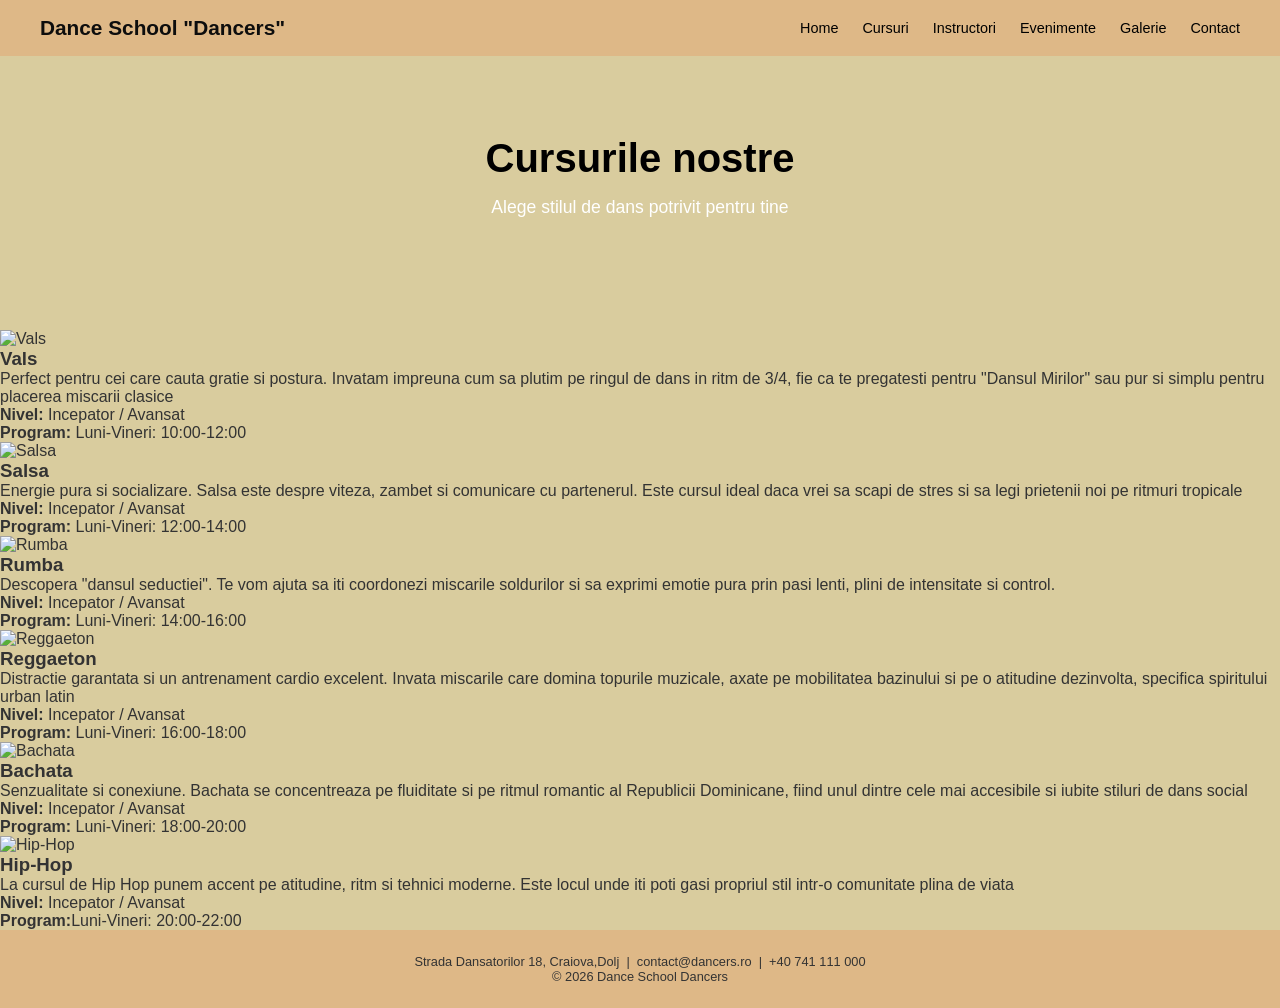
==== cursuri.html @ 5e908619 "Make html part for cursuri page" ====
<!DOCTYPE html>
<html lang="en">
<head>
    <meta charset="UTF-8">
    <meta name="viewport" content="width=device-width, initial-scale=1.0">
    <title>Cursuri</title>
    <link rel="stylesheet" href="style.css">
</head>
<body>
    <nav>
        <div class="logo">Dance School "Dancers"</div>
        <ul>
            <li><a href="index.html" class="active">Home</a></li>
            <li><a href="cursuri.html" class="active">Cursuri</a></li>
            <li><a href="instructorii.html" class="active">Instructori</a></li>
            <li><a href="evenimente.html" class="active">Evenimente</a></li>
            <li><a href="galerie.html" class="active">Galerie</a></li>
            <li><a href="contact.html" class="active">Contact</a></li>
        </ul>
    </nav>

    <header class="welcome">
        <h1>Cursurile nostre</h1>
        <p>Alege stilul de dans potrivit pentru tine</p>
    </header>

    <section class="curs">
        <div class="curs-image">
            <img src="images/vals.jpg" alt="Vals">
        </div>
        <div class="curs-text">
            <h3>Vals</h3>
            <p>Perfect pentru cei care cauta gratie si postura. Invatam impreuna cum sa plutim pe ringul de dans in ritm de 3/4, fie ca te pregatesti pentru "Dansul Mirilor" sau pur si simplu pentru placerea miscarii clasice</p>
            <p><b>Nivel:</b> Incepator / Avansat</p>
            <p><b>Program:</b> Luni-Vineri: 10:00-12:00</p>
        </div>
    </section>
    <section class="reversed-curs">
        <div class="curs-image">
            <img src="images/salsa.jpg" alt="Salsa">
        </div>
        <div class="curs-text">
            <h3>Salsa</h3>
            <p>Energie pura si socializare. Salsa este despre viteza, zambet si comunicare cu partenerul. Este cursul ideal daca vrei sa scapi de stres si sa legi prietenii noi pe ritmuri tropicale</p>
            <p><b>Nivel:</b> Incepator / Avansat</p>
            <p><b>Program:</b> Luni-Vineri: 12:00-14:00</p>
        </div>
    </section>
    <section class="curs">
         <div class="curs-image">
            <img src="images/rumba.jpg" alt="Rumba"/>
        </div>
        <div class="curs-text">
            <h3>Rumba</h3>
            <p>Descopera "dansul seductiei". Te vom ajuta sa iti coordonezi miscarile soldurilor si sa exprimi emotie pura prin pasi lenti, plini de intensitate si control.</p>
            <p><b>Nivel:</b> Incepator / Avansat</p>
            <p><b>Program:</b> Luni-Vineri: 14:00-16:00</p>
        </div>
    </section>
    <section class="reversed-curs">
        <div class="curs-image">
            <img src="images/reggaeton.jpg" alt="Reggaeton"/>
        </div>
        <div class="curs-text">
            <h3>Reggaeton</h3>
            <p>Distractie garantata si un antrenament cardio excelent. Invata miscarile care domina topurile muzicale, axate pe mobilitatea bazinului si pe o atitudine dezinvolta, specifica spiritului urban latin</p>
            <p><b>Nivel:</b> Incepator / Avansat</p>
            <p><b>Program:</b> Luni-Vineri: 16:00-18:00</p>
        </div>
    </section>
    <section class="curs">
         <div class="curs-image">
            <img src="images/bachata.jpg" alt="Bachata"/>
        </div>
        <div class="curs-text">
            <h3>Bachata</h3>
            <p>Senzualitate si conexiune. Bachata se concentreaza pe fluiditate si pe ritmul romantic al Republicii Dominicane, fiind unul dintre cele mai accesibile si iubite stiluri de dans social</p>
            <p><b>Nivel:</b> Incepator / Avansat</p>
            <p><b>Program:</b> Luni-Vineri: 18:00-20:00</p>
        </div>
    </section>
    <section class="reversed-curs">
        <div class="curs-image">
            <img src="images/hip-hop.jpg" alt="Hip-Hop"/>
        </div>
        <div class="curs-text">
            <h3>Hip-Hop</h3>
            <p>La cursul de Hip Hop punem accent pe atitudine, ritm si tehnici moderne. Este locul unde iti poti gasi propriul stil intr-o comunitate plina de viata</p>
            <p><b>Nivel:</b> Incepator / Avansat</p>
            <p><b>Program:</b>Luni-Vineri: 20:00-22:00</p>
        </div>
    </section>

    <footer>
        <p>Strada Dansatorilor 18, Craiova,Dolj &nbsp;|&nbsp; contact@dancers.ro &nbsp;|&nbsp; +40 741 111 000</p>
        <p>&copy; 2026 Dance School Dancers</p>
    </footer>
</body>
</html>
---- style.css ----
*{
    margin: 0;
    padding :0;
    box-sizing: border-box;
}

body{
    font-family: Arial, sans-serif;
    background-color:#d9cc9e;
    color: #333;
}

nav{
    display: flex;
    justify-content: space-between;
    align-items: center;
    background-color: burlywood;
    padding: 16px 40px;
}

nav .logo{
    color: #0d0d0d;
    font-size: 1.3rem;
    font-weight: bold;
}

nav ul{
    list-style: none;
    display: flex;
    gap: 24px;
}

nav ul li a {
    color: #ffffff;
    text-decoration:none;
    font-size: 0.9rem;
}

nav ul li a:hover, nav ul li a.active{
    color: #000000;
}

.welcome{
    
    color: white;
    text-align: center;
    padding: 80px 40px;
}

.welcome h1{
    font-size: 2.5rem;
    margin-bottom: 16px;
    color: #000000;
}

.welcome p{
    font-size: 1.1rem;
    margin-bottom: 32px;
}

.btn{
    display: inline-block;
    background-color: purple;
    color: white;
    padding: 12px 28px;
    font-weight: bold;
    border-radius: 4px;
}

.btn :hover{
    background-color: blueviolet;
}

.about{
    display: flex;
    align-item:center;
    gap: 40px;
    padding:60px 40px;
    background-color:#ebe6b5;
}

.about-text{
    width:50%
}

.about-text h2{
    font-size: 1.8rem;
    margin-bottom: 16px;
    color: black;
}

.about-text p{
    font-size: 1.1rem;
    margin-bottom: 32px;
    line-height: 1.8;
}

.about-image{
    width: 50%;   
}

.about-image img{
    width:100%;
    border-radius: 8px;
}

.stats{
    display: flex;
    justify-content: space-around;
    padding: 40px;
    text-align: center;
}

.stat h3{
    font-size:1.5rem;
    color:black;
}

.stat p{
    color: black;
    font-size: 0.9rem;
    margin-top: 8px;
}

.courses{
    padding: 60px 40px;
    text-align: center; 
}

.courses h2{
    font-size:1.8rem;
    margin-bottom: 16px;
    color: black;
}

.courses-grid{
    display: flex;
    flex-wrap: wrap;
    gap: 20px;
    justify-content: center;
    margin-bottom: 32px;
}

.course-card{
    background-color: #ebe6b5;
    padding: 24px;
    width: 28%;
    border-radius: 8px;
}

.course-card h3{
    margin-bottom:8px;
}

footer{
    background-color: burlywood;
    text-align: center;
    font-size: 0.8rem;
    padding: 24px;
}
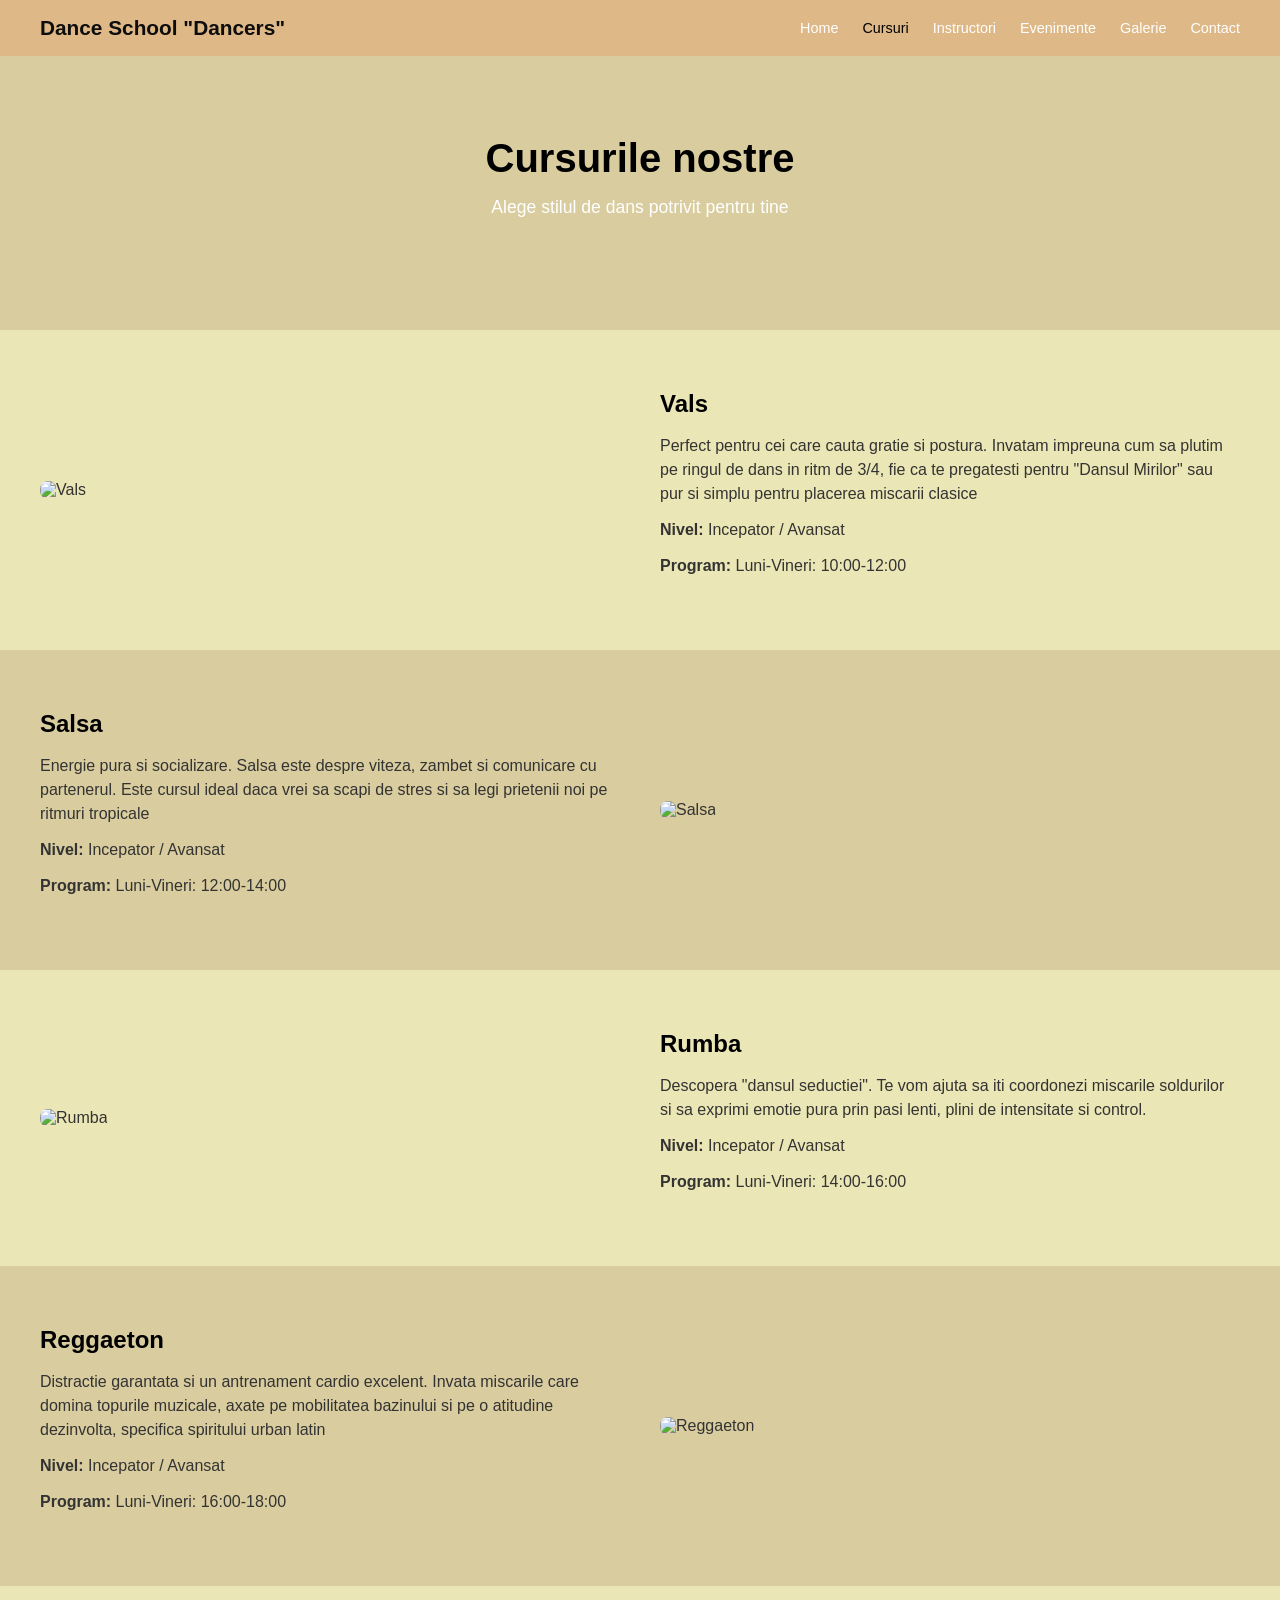
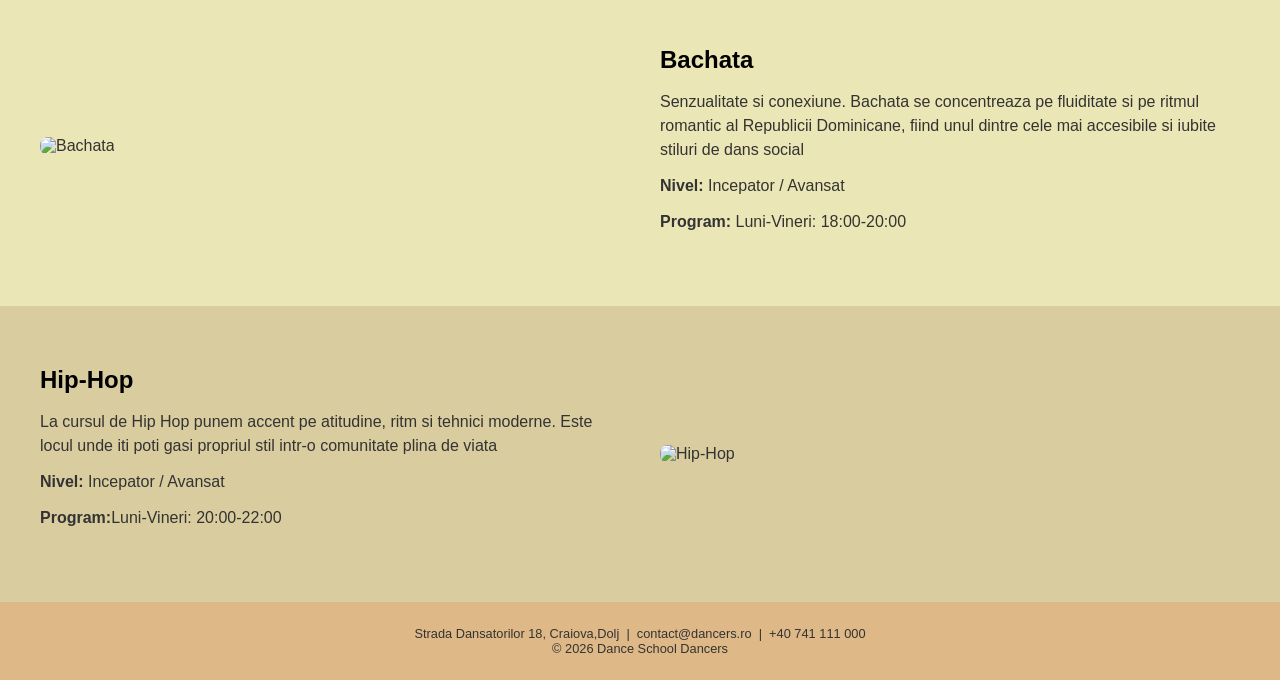
==== commit 604e4d71: "Update cursuri.html" ====
--- a/cursuri.html
+++ b/cursuri.html
@@ -10,12 +10,12 @@
     <nav>
         <div class="logo">Dance School "Dancers"</div>
         <ul>
-            <li><a href="index.html" class="active">Home</a></li>
+            <li><a href="index.html">Home</a></li>
             <li><a href="cursuri.html" class="active">Cursuri</a></li>
-            <li><a href="instructorii.html" class="active">Instructori</a></li>
-            <li><a href="evenimente.html" class="active">Evenimente</a></li>
-            <li><a href="galerie.html" class="active">Galerie</a></li>
-            <li><a href="contact.html" class="active">Contact</a></li>
+            <li><a href="instructorii.html">Instructori</a></li>
+            <li><a href="evenimente.html">Evenimente</a></li>
+            <li><a href="galerie.html">Galerie</a></li>
+            <li><a href="contact.html">Contact</a></li>
         </ul>
     </nav>
 
--- a/style.css
+++ b/style.css
@@ -65,22 +65,25 @@
     padding: 12px 28px;
     font-weight: bold;
     border-radius: 4px;
-}
-
-.btn :hover{
+    margin-top:24px;
+    text-decoration: none;
+}
+
+.btn:hover{
     background-color: blueviolet;
 }
 
 .about{
     display: flex;
-    align-item:center;
+    align-items:center;
     gap: 40px;
     padding:60px 40px;
     background-color:#ebe6b5;
 }
 
 .about-text{
-    width:50%
+    width:50%;
+    text-align: center;
 }
 
 .about-text h2{
@@ -93,6 +96,7 @@
     font-size: 1.1rem;
     margin-bottom: 32px;
     line-height: 1.8;
+    
 }
 
 .about-image{
@@ -159,3 +163,80 @@
     padding: 24px;
 }
 
+.curs{
+    display: flex;
+    align-items: center;
+    gap: 40px;
+    padding: 60px 40px;
+    background-color: #ebe6b5;
+}
+
+.reversed-curs{
+    display:flex;
+    flex-direction:  row-reverse;
+    align-items: center;
+    gap:40px;
+    padding: 60px 40px;
+}
+
+.curs-image{
+    width: 50%;
+}
+
+.curs-image img{
+    width: 100%;
+    border-radius:8px;
+}
+
+.curs-text{
+    width: 50%;
+}
+
+.curs-text h3{
+    font-size: 1.5rem;
+    margin-bottom:16px;
+    color:black;
+}
+
+.curs-text p{
+    font-size:1rem;
+    line-height: 1.5;
+    margin-bottom: 12px;
+}
+
+.instructori{
+    padding: 60px 40px;
+    display:flex;
+    flex-wrap:wrap;
+    gap:40px
+}
+
+
+.instructor-card{
+    display:flex;
+    align-items: center;
+    gap:24px;
+    background-color: #ebe6b5;
+    border-radius:8px;
+    padding:24px;
+    width:calc(50% - 20px);
+    box-sizing:border-box;
+}
+
+.instructor-card img{
+    width:120px;
+    height:120px;
+    border-radius: 50%;
+    object-fit: cover;
+}
+
+.instructor-info h3{
+    font-size:0.9rem;
+    margin-bottom: 10px;
+    color:black;
+}
+
+.instructor-info{
+    font-size: 0.9rem;
+    line-height: 1.6;
+}
